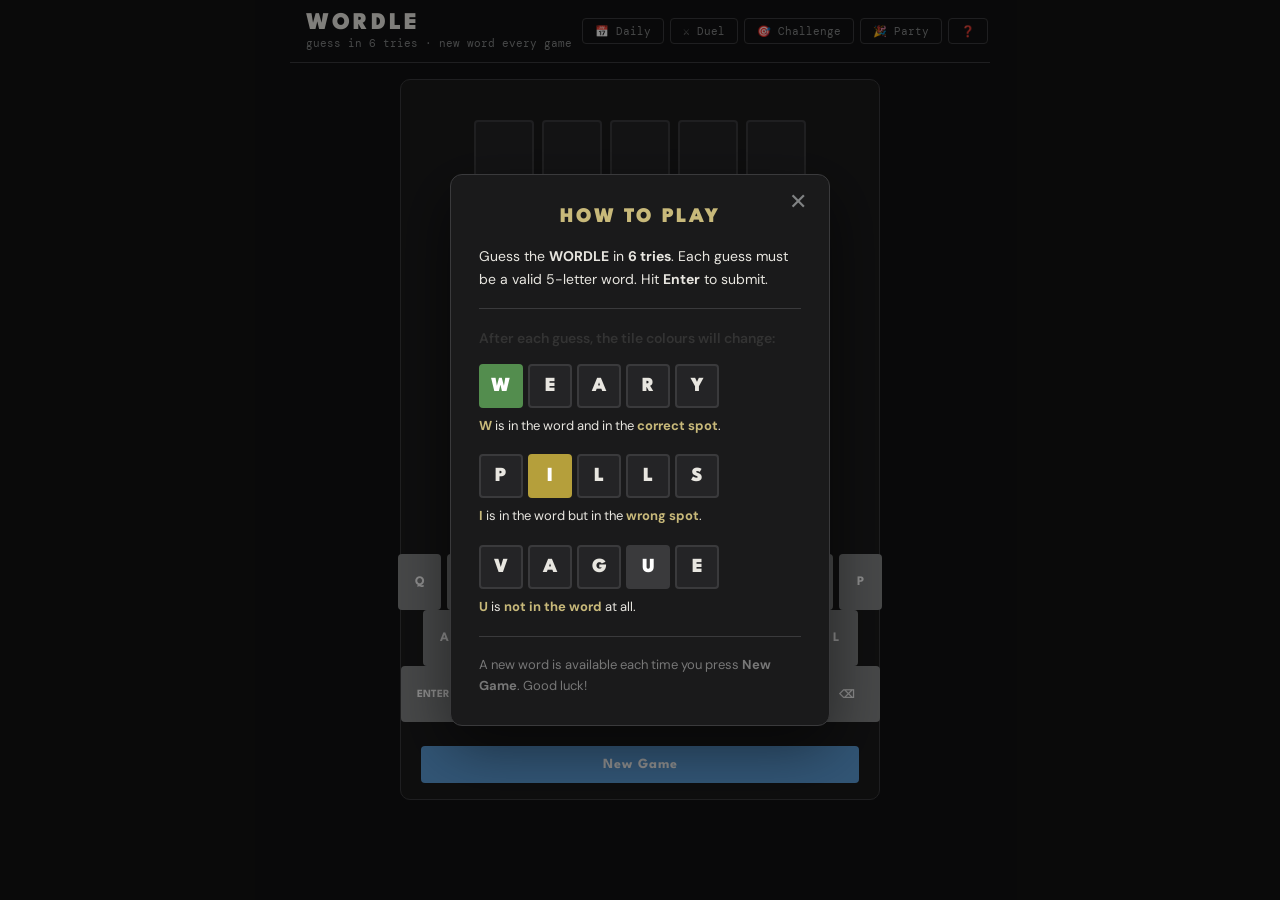
==== index.html @ 29ab98ea "added a hamburger icon for mobile" ====
<!DOCTYPE html>
<html lang="en">
<head>
    <meta charset="UTF-8" />
    <meta name="viewport" content="width=device-width, initial-scale=1.0" />
    <title>Wordle</title>
    <link rel="stylesheet" href="style.css" />
</head>
<body>

<header>
    <div class="header-left">
        <h1>WORDLE</h1>
        <span class="header-sub">guess in 6 tries · new word every game</span>
    </div>
    <div class="nav-links">
        <a href="daily.html"     class="nav-link">📅 Daily</a>
        <a href="duel.html"      class="nav-link">⚔️ Duel</a>
        <a href="challenge.html" class="nav-link">🎯 Challenge</a>
        <a href="party.html"     class="nav-link">🎉 Party</a>
        <button class="nav-link" id="helpBtn" aria-label="How to play">❓</button>
    </div>
    <button class="hamburger" id="hamburgerBtn" aria-label="Menu">
        <span></span><span></span><span></span>
    </button>
    <div class="nav-dropdown" id="navDropdown">
        <a href="daily.html" class="nav-link">📅 Daily</a>
        <a href="duel.html" class="nav-link">⚔️ Duel</a>
        <a href="challenge.html" class="nav-link">🎯 Challenge</a>
        <a href="party.html" class="nav-link">🎉 Party</a>
        <button class="nav-link" id="helpBtnMobile" onclick="document.getElementById('helpBtn').click();">❓ Help</button>
    </div>
</header>

<div class="container">

    <!-- Game board -->
    <div class="game-board" id="gameBoard"></div>

    <!-- Message -->
    <div class="message" id="message"></div>

    <!-- On-screen keyboard -->
    <div id="keyboard"></div>

    <!-- Buttons -->
    <div class="buttons-container">
        <button class="btn btn-new-game" id="resetBtn">New Game</button>
    </div>

</div>

<!-- ── How to Play Modal ──────────────────────────────────────────────────── -->
<div class="modal-overlay" id="modalOverlay" role="dialog" aria-modal="true" aria-labelledby="modalTitle">
    <div class="modal">
        <button class="modal-close" id="modalClose" aria-label="Close">&#x2715;</button>

        <h2 id="modalTitle">HOW TO PLAY</h2>

        <p>Guess the <strong>WORDLE</strong> in <strong>6 tries</strong>. Each guess must be a valid 5-letter word. Hit <strong>Enter</strong> to submit.</p>

        <hr class="modal-divider" />

        <p style="font-weight:600; color:#333; margin-bottom:14px;">After each guess, the tile colours will change:</p>

        <!-- Green example -->
        <div class="example">
            <div class="example-tiles">
                <div class="ex-tile correct">W</div>
                <div class="ex-tile">E</div>
                <div class="ex-tile">A</div>
                <div class="ex-tile">R</div>
                <div class="ex-tile">Y</div>
            </div>
            <p><strong>W</strong> is in the word and in the <strong>correct spot</strong>.</p>
        </div>

        <!-- Yellow example -->
        <div class="example">
            <div class="example-tiles">
                <div class="ex-tile">P</div>
                <div class="ex-tile present">I</div>
                <div class="ex-tile">L</div>
                <div class="ex-tile">L</div>
                <div class="ex-tile">S</div>
            </div>
            <p><strong>I</strong> is in the word but in the <strong>wrong spot</strong>.</p>
        </div>

        <!-- Grey example -->
        <div class="example">
            <div class="example-tiles">
                <div class="ex-tile">V</div>
                <div class="ex-tile">A</div>
                <div class="ex-tile">G</div>
                <div class="ex-tile absent">U</div>
                <div class="ex-tile">E</div>
            </div>
            <p><strong>U</strong> is <strong>not in the word</strong> at all.</p>
        </div>

        <hr class="modal-divider" />
        <p style="margin:0; font-size:13px; color:#777;">A new word is available each time you press <strong>New Game</strong>. Good luck!</p>
    </div>
</div>

<script src="words.js"></script>
<script src="script.js"></script>

<script>
    // ── Hamburger menu ────────────────────────────────────────────────────────────
    (function() {
        const btn = document.getElementById('hamburgerBtn');
        const dropdown = document.getElementById('navDropdown');
        if (!btn || !dropdown) return;

        btn.addEventListener('click', (e) => {
            e.stopPropagation();
            const isOpen = dropdown.classList.toggle('open');
            btn.classList.toggle('open', isOpen);
        });

        // Close on outside click
        document.addEventListener('click', () => {
            dropdown.classList.remove('open');
            btn.classList.remove('open');
        });
    })();
</script>

</body>
</html>
---- style.css ----
@import url('https://fonts.googleapis.com/css2?family=League+Spartan:wght@400;700;900&family=DM+Sans:wght@400;500&family=DM+Mono:wght@300;400&display=swap');

/* ── Reset ─────────────────────────────────────────────────────────────────── */
*, *::before, *::after { box-sizing: border-box; margin: 0; padding: 0; }
html, body { overflow-x: hidden; max-width: 100vw; }

/* ── CSS Variables ──────────────────────────────────────────────────────────── */
:root {
    --bg:     #121213;
    --bg2:    #1a1a1b;
    --bg3:    #242426;
    --border: #3a3a3c;
    --text:   #e8e6e0;
    --muted:  #818384;
    --green:  #538d4e;
    --yellow: #b59f3b;
    --grey:   #3a3a3c;
    --accent: #c8b97a;
    --red:    #c0392b;
    --blue:   #3b82f6;
}

/* ── Body ───────────────────────────────────────────────────────────────────── */
body {
    font-family: 'DM Sans', sans-serif;
    background: var(--bg);
    color: var(--text);
    min-height: 100vh;
    display: flex;
    flex-direction: column;
    align-items: center;
    padding: 0 0 40px;
}

/* ── Header ─────────────────────────────────────────────────────────────────── */
header {
    width: 100%;
    max-width: 700px;
    padding: 12px 16px;
    display: flex;
    align-items: center;
    justify-content: space-between;
    border-bottom: 1px solid var(--border);
    gap: 10px;
    flex-shrink: 0;
    flex-wrap: nowrap;
    overflow: hidden;
}

.header-left {
    flex-shrink: 0;
    display: flex;
    flex-direction: column;
    gap: 2px;
}


h1 {
    font-family: 'League Spartan', sans-serif;
    font-weight: 900;
    color: var(--text);
    letter-spacing: 3px;
    font-size: 1.5rem;
}

.header-sub {
    font-size: 11px;
    color: var(--muted);
    font-family: 'DM Mono', monospace;
}

/* ── Nav links ──────────────────────────────────────────────────────────────── */
.nav-links {
    display: flex;
    gap: 6px;
    align-items: center;
    flex-wrap: nowrap;
}

/* ── Hamburger menu (mobile only) ───────────────────────────────────────────── */
.hamburger {
    display: none;
    flex-direction: column;
    justify-content: center;
    gap: 5px;
    width: 36px;
    height: 36px;
    background: transparent;
    border: 1px solid var(--border);
    border-radius: 4px;
    cursor: pointer;
    padding: 6px 7px;
    flex-shrink: 0;
}
.hamburger span {
    display: block;
    width: 100%;
    height: 2px;
    background: var(--text);
    border-radius: 2px;
    transition: all 0.2s;
}
.hamburger.open span:nth-child(1) { transform: translateY(7px) rotate(45deg); }
.hamburger.open span:nth-child(2) { opacity: 0; }
.hamburger.open span:nth-child(3) { transform: translateY(-7px) rotate(-45deg); }

.nav-dropdown {
    display: none;
    position: absolute;
    top: 100%;
    right: 0;
    background: var(--bg2);
    border: 1px solid var(--border);
    border-radius: 8px;
    padding: 8px;
    gap: 6px;
    flex-direction: column;
    z-index: 200;
    min-width: 160px;
    box-shadow: 0 8px 24px rgba(0,0,0,0.4);
}
.nav-dropdown.open { display: flex; }
.nav-dropdown .nav-link {
    width: 100%;
    text-align: left;
    padding: 10px 14px;
    font-size: 13px;
}

/* Header needs position:relative for dropdown positioning */
header { position: relative; }

@media (max-width: 600px) {
    .nav-links  { display: none; }
    .hamburger  { display: flex; }
}

.nav-link {
    font-family: 'DM Mono', monospace;
    font-size: 11px;
    color: var(--muted);
    text-decoration: none;
    border: 1px solid var(--border);
    padding: 5px 12px;
    border-radius: 4px;
    transition: all 0.2s;
    white-space: nowrap;
    flex-shrink: 0;
    cursor: pointer;
    background: transparent;
}
.nav-link:hover { color: var(--accent); border-color: var(--accent); }

/* ── Solo container ─────────────────────────────────────────────────────────── */
.container {
    text-align: center;
    background-color: var(--bg2);
    padding: 20px 20px 16px;
    border-radius: 10px;
    border: 1px solid var(--border);
    width: 100%;
    max-width: 480px;
    margin-top: 16px;
}

/* ── Screens ────────────────────────────────────────────────────────────────── */
.screen { display: none; width: 100%; max-width: 480px; padding: 16px 12px 32px; flex-direction: column; align-items: center; gap: 12px; }
.screen.active { display: flex; }

/* ── Cards ──────────────────────────────────────────────────────────────────── */
.card {
    background: var(--bg2);
    border: 1px solid var(--border);
    border-radius: 8px;
    padding: 24px;
    width: 100%;
    display: flex;
    flex-direction: column;
    gap: 14px;
}
.card h2 {
    font-family: 'League Spartan', sans-serif;
    font-size: 1rem;
    letter-spacing: 2px;
    color: var(--accent);
    text-transform: uppercase;
}
.card p { font-size: 13px; color: var(--muted); line-height: 1.7; }

/* ── Inputs ─────────────────────────────────────────────────────────────────── */
input[type="text"], input[type="email"], select {
    background: var(--bg3);
    border: 1px solid var(--border);
    border-radius: 4px;
    color: var(--text);
    font-family: 'DM Sans', sans-serif;
    font-size: 14px;
    padding: 11px 14px;
    width: 100%;
    outline: none;
    transition: border-color 0.2s;
}
input:focus, select:focus { border-color: var(--accent); }
input::placeholder { color: var(--muted); }
select option { background: var(--bg2); }

/* ── Buttons ────────────────────────────────────────────────────────────────── */
.btn {
    padding: 12px 20px;
    border-radius: 4px;
    border: none;
    cursor: pointer;
    font-family: 'League Spartan', sans-serif;
    font-size: 14px;
    font-weight: 700;
    letter-spacing: 1px;
    transition: all 0.15s;
    width: 100%;
    text-align: center;
    text-decoration: none;
    display: block;
}
.btn:active   { transform: scale(0.98); }
.btn:disabled { opacity: 0.4; cursor: not-allowed; }

.btn-accent { background: var(--accent); color: #121213; }
.btn-green  { background: var(--green);  color: white; }
.btn-yellow { background: var(--yellow); color: white; }
.btn-red    { background: var(--red);    color: white; }
.btn-ghost  { background: transparent; color: var(--muted); border: 1px solid var(--border); }
.btn-ghost:hover { color: var(--text); border-color: var(--muted); }

/* ── Divider ────────────────────────────────────────────────────────────────── */
.divider {
    display: flex;
    align-items: center;
    gap: 10px;
    color: var(--muted);
    font-size: 12px;
    width: 100%;
}
.divider::before, .divider::after { content: ''; flex: 1; height: 1px; background: var(--border); }

/* ── Form helpers ───────────────────────────────────────────────────────────── */
.form-row { display: grid; grid-template-columns: 1fr 1fr; gap: 10px; }
.form-group { display: flex; flex-direction: column; gap: 6px; }
.form-label { font-family: 'DM Mono', monospace; font-size: 11px; color: var(--muted); letter-spacing: 0.05em; }

.error-msg   { color: var(--red); font-size: 12px; font-family: 'DM Mono', monospace; text-align: center; min-height: 16px; }
.success-msg { color: var(--green); font-size: 12px; font-family: 'DM Mono', monospace; text-align: center; min-height: 16px; }

/* ── Game board (shared) ────────────────────────────────────────────────────── */
.game-board {
    display: grid;
    grid-template-columns: repeat(5, 60px);
    gap: 8px;
    justify-content: center;
    margin: 20px auto 10px;
}

.board-wrapper { display: flex; flex-direction: column; gap: 6px; align-items: center; width: 100%; }
.board-row     { display: flex; gap: 6px; }

.tile {
    width: 60px;
    height: 60px;
    border: 2px solid var(--border);
    border-radius: 4px;
    font-size: 28px;
    font-weight: 900;
    font-family: 'League Spartan', sans-serif;
    display: flex;
    align-items: center;
    justify-content: center;
    background: var(--bg3);
    text-transform: uppercase;
    color: var(--text);
    transition: background 0.2s, border-color 0.2s;
}
.tile.active  { border-color: #565758; }
.tile.filled  { border-color: #565758; }
.tile.correct { background: var(--green);  border-color: var(--green);  color: white; }
.tile.present { background: var(--yellow); border-color: var(--yellow); color: white; }
.tile.absent  { background: var(--grey);   border-color: var(--grey);   color: white; }

/* ── Keyboard ───────────────────────────────────────────────────────────────── */
.keyboard { display: flex; flex-direction: column; gap: 8px; width: 100%; margin: 12px auto 8px; user-select: none; }
.kb-row   { display: flex; justify-content: center; gap: 6px; }

.kb-key {
    height: 56px;
    width: 43px;
    min-width: 0;
    flex: 0 0 43px;
    border: none;
    border-radius: 4px;
    background: var(--muted);
    color: white;
    font-family: 'League Spartan', sans-serif;
    font-size: 13px;
    font-weight: 700;
    cursor: pointer;
    display: flex;
    align-items: center;
    justify-content: center;
    transition: background 0.2s, transform 0.1s;
    touch-action: manipulation;
    -webkit-tap-highlight-color: transparent;
}
.kb-key:active   { transform: scale(0.95); }
.kb-wide         { width: 65px; flex: 0 0 65px; font-size: 11px; }
.kb-key.correct  { background: var(--green); }
.kb-key.present  { background: var(--yellow); }
.kb-key.absent   { background: #3a3a3c; }
.kb-key:disabled { opacity: 0.35; cursor: not-allowed; }

/* ── Message ────────────────────────────────────────────────────────────────── */
.message { font-size: 14px; min-height: 24px; text-align: center; font-weight: 600; }
.message.success { color: var(--green); }
.message.failure { color: var(--red); }

/* ── Toast ──────────────────────────────────────────────────────────────────── */
.toast {
    position: fixed;
    top: 80px;
    left: 50%;
    transform: translateX(-50%) translateY(-10px);
    background: var(--text);
    color: var(--bg);
    padding: 10px 20px;
    border-radius: 6px;
    font-family: 'League Spartan', sans-serif;
    font-size: 13px;
    font-weight: 700;
    letter-spacing: 1px;
    opacity: 0;
    transition: opacity 0.2s, transform 0.2s;
    z-index: 999;
    pointer-events: none;
    max-width: 320px;
    text-align: center;
}
.toast.show  { opacity: 1; transform: translateX(-50%) translateY(0); }
.toast.error { background: var(--red); color: white; }

/* ── Player list (lobby) ────────────────────────────────────────────────────── */
.player-list { display: flex; flex-direction: column; gap: 8px; width: 100%; }
.player-row {
    display: flex;
    align-items: center;
    justify-content: space-between;
    padding: 10px 14px;
    background: var(--bg3);
    border-radius: 6px;
    border: 1px solid var(--border);
}
.player-row-name { font-size: 14px; color: var(--text); }
.player-badge {
    font-family: 'DM Mono', monospace;
    font-size: 10px;
    padding: 2px 8px;
    border-radius: 10px;
    background: var(--accent);
    color: #121213;
    font-weight: 700;
}
.player-badge.guesser { background: var(--bg2); color: var(--muted); border: 1px solid var(--border); }

/* ── Room code ──────────────────────────────────────────────────────────────── */
.room-code-display {
    font-family: 'League Spartan', sans-serif;
    font-size: 3rem;
    font-weight: 900;
    letter-spacing: 12px;
    color: var(--accent);
    text-align: center;
    padding: 8px 0;
}

/* ── Daily: leaderboard ─────────────────────────────────────────────────────── */
.tabs { display: flex; gap: 6px; width: 100%; }
.tab-btn {
    flex: 1;
    padding: 8px;
    border-radius: 4px;
    border: 1px solid var(--border);
    background: var(--bg3);
    color: var(--muted);
    font-family: 'League Spartan', sans-serif;
    font-size: 11px;
    font-weight: 700;
    letter-spacing: 1px;
    cursor: pointer;
    transition: all 0.2s;
}
.tab-btn.active { background: var(--accent); color: #121213; border-color: var(--accent); }

.lb-row {
    display: flex;
    align-items: center;
    justify-content: space-between;
    padding: 10px 14px;
    background: var(--bg3);
    border-radius: 6px;
    border: 1px solid var(--border);
    font-size: 13px;
}
.lb-rank  { font-family: 'League Spartan', sans-serif; font-weight: 900; color: var(--accent); width: 28px; }
.lb-name  { flex: 1; }
.lb-stat  { font-family: 'DM Mono', monospace; font-size: 12px; color: var(--muted); }
.lb-row.me { border-color: var(--accent); background: rgba(200,185,122,0.08); }
.lb-arrow      { font-size: 10px; margin-left: 4px; }
.lb-arrow.up   { color: var(--green); }
.lb-arrow.down { color: var(--red); }
.lb-arrow.same { color: var(--muted); }
.lb-you { font-size: 10px; color: var(--accent); font-family: 'DM Mono', monospace; margin-left: 4px; }

/* ── Daily: stats row ───────────────────────────────────────────────────────── */
.stats-row { display: flex; justify-content: space-around; width: 100%; padding: 12px 0; border-top: 1px solid var(--border); border-bottom: 1px solid var(--border); }
.stat { text-align: center; }
.stat-num   { font-family: 'League Spartan', sans-serif; font-size: 1.8rem; font-weight: 900; color: var(--accent); }
.stat-label { font-size: 10px; color: var(--muted); font-family: 'DM Mono', monospace; text-transform: uppercase; letter-spacing: 0.05em; }

/* ── Daily: result grid ─────────────────────────────────────────────────────── */
.result-summary { display: flex; flex-direction: column; align-items: center; gap: 12px; text-align: center; }
.result-emoji   { font-size: 3rem; }
.result-title   { font-family: 'League Spartan', sans-serif; font-size: 1.4rem; font-weight: 900; letter-spacing: 2px; }
.result-grid     { display: flex; flex-direction: column; gap: 4px; align-items: center; }
.result-grid-row { display: flex; gap: 4px; }
.result-grid-tile {
    width: 28px; height: 28px; border-radius: 3px;
    display: flex; align-items: center; justify-content: center; font-size: 16px;
}

/* ── Solo: how to play modal ────────────────────────────────────────────────── */
.modal-overlay {
    position: fixed; inset: 0;
    background: rgba(0,0,0,0.45);
    display: flex; align-items: center; justify-content: center;
    z-index: 100; padding: 20px;
    opacity: 0; pointer-events: none; transition: opacity 0.2s;
}
.modal-overlay.open { opacity: 1; pointer-events: all; }
.modal {
    background: var(--bg2); border-radius: 12px;
    padding: 32px 28px 28px; max-width: 380px; width: 100%;
    position: relative; box-shadow: 0 20px 60px rgba(0,0,0,0.5);
    border: 1px solid var(--border);
    transform: translateY(12px); transition: transform 0.2s;
}
.modal-overlay.open .modal { transform: translateY(0); }
.modal-close {
    position: absolute; top: 14px; right: 16px;
    background: none; border: none; font-size: 22px;
    cursor: pointer; color: var(--muted); line-height: 1;
    padding: 2px 6px; border-radius: 4px; transition: color 0.15s, background 0.15s;
}
.modal-close:hover { color: var(--text); background: var(--bg3); }
.modal h2 {
    font-family: 'League Spartan', sans-serif; font-weight: 900;
    font-size: 1.3rem; letter-spacing: 2px; color: var(--accent);
    margin-bottom: 18px; text-align: center;
}
.modal p { font-size: 14px; color: var(--text); line-height: 1.6; margin-bottom: 18px; text-align: left; }
.modal-divider { border: none; border-top: 1px solid var(--border); margin: 18px 0; }
.example { margin-bottom: 18px; text-align: left; }
.example-tiles { display: flex; gap: 5px; margin-bottom: 8px; }
.ex-tile {
    width: 44px; height: 44px; border: 2px solid var(--border); border-radius: 4px;
    font-size: 20px; font-weight: 900; font-family: 'League Spartan', sans-serif;
    display: flex; align-items: center; justify-content: center;
    text-transform: uppercase; color: var(--text); background: var(--bg3);
}
.ex-tile.correct { background: var(--green);  border-color: var(--green);  color: white; }
.ex-tile.present { background: var(--yellow); border-color: var(--yellow); color: white; }
.ex-tile.absent  { background: var(--grey);   border-color: var(--grey);   color: white; }
.example p { font-size: 13px; color: var(--text); margin: 0; }
.example p strong { color: var(--accent); }

/* ── Solo: buttons container ────────────────────────────────────────────────── */
.buttons-container {
    display: flex; flex-wrap: wrap; gap: 12px;
    justify-content: center; align-items: center; margin-top: 24px;
}
.btn-new-game  { background: #5b9bd5; color: white; }
.btn-new-game:hover { background: #4a7fb8; }

/* ── Shared: share result (solo mode) ───────────────────────────────────────── */
.share-container { display: none; justify-content: center; margin-top: 4px; margin-bottom: 8px; }
.share-container .reset-btn {
    background: var(--accent); color: var(--bg); font-weight: 700;
    transition: opacity 0.2s, transform 0.1s, background-color 0.2s;
}
.share-container .reset-btn:hover  { background: #d4c68a; }
.share-container .reset-btn:active { transform: scale(0.97); }

/* ── Animations ─────────────────────────────────────────────────────────────── */
@keyframes shake {
    0%,100% { transform: translateX(0); } 20% { transform: translateX(-6px); }
    40%  { transform: translateX(6px); } 60%  { transform: translateX(-4px); }
    80%  { transform: translateX(4px); }
}

/* ── Responsive ─────────────────────────────────────────────────────────────── */
@media (max-width: 480px) {
    .tile { width: 52px; height: 52px; font-size: 22px; }
    .game-board { grid-template-columns: repeat(5, 52px); gap: 6px; }
    .kb-key  { height: 50px; width: 34px; flex: 0 0 34px; font-size: 12px; }
    .kb-wide { width: 54px; flex: 0 0 54px; font-size: 10px; }
    .keyboard { padding: 0 4px; gap: 6px; }
    .kb-row  { gap: 4px; }
}
@media (max-width: 380px) {
    .tile { width: 44px; height: 44px; font-size: 18px; }
    .game-board { grid-template-columns: repeat(5, 44px); gap: 5px; }
    .kb-key  { height: 44px; width: 28px; flex: 0 0 28px; font-size: 11px; }
    .kb-wide { width: 46px; flex: 0 0 46px; font-size: 10px; }
}
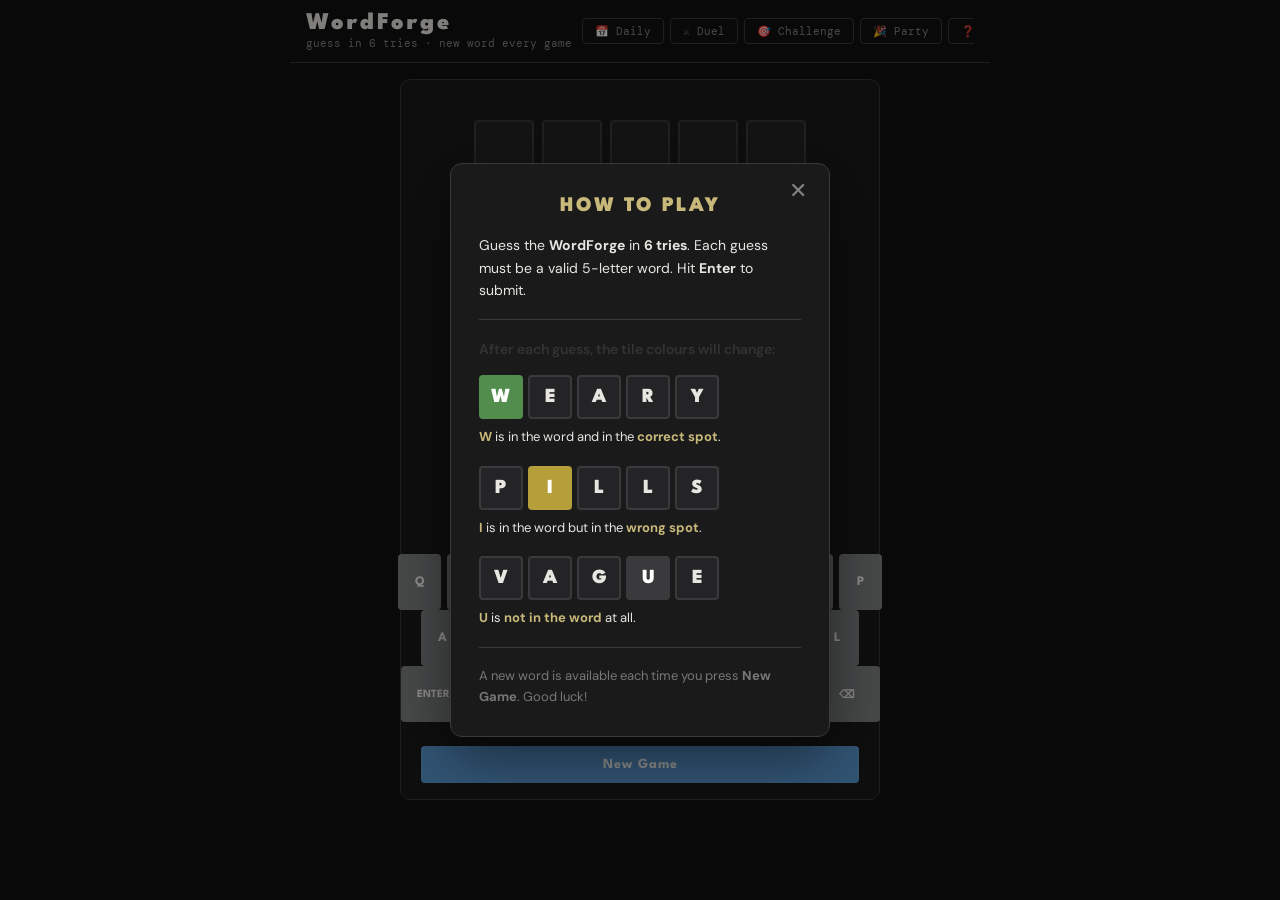
==== commit a6397af7: "renamed to WordForge" ====
--- a/index.html
+++ b/index.html
@@ -3,14 +3,14 @@
 <head>
     <meta charset="UTF-8" />
     <meta name="viewport" content="width=device-width, initial-scale=1.0" />
-    <title>Wordle</title>
+    <title>WordForge</title>
     <link rel="stylesheet" href="style.css" />
 </head>
 <body>
 
 <header>
     <div class="header-left">
-        <h1>WORDLE</h1>
+        <h1>WordForge</h1>
         <span class="header-sub">guess in 6 tries · new word every game</span>
     </div>
     <div class="nav-links">
@@ -57,7 +57,7 @@
 
         <h2 id="modalTitle">HOW TO PLAY</h2>
 
-        <p>Guess the <strong>WORDLE</strong> in <strong>6 tries</strong>. Each guess must be a valid 5-letter word. Hit <strong>Enter</strong> to submit.</p>
+        <p>Guess the <strong>WordForge</strong> in <strong>6 tries</strong>. Each guess must be a valid 5-letter word. Hit <strong>Enter</strong> to submit.</p>
 
         <hr class="modal-divider" />
 
--- a/style.css
+++ b/style.css
@@ -45,6 +45,7 @@
     flex-shrink: 0;
     flex-wrap: nowrap;
     overflow: hidden;
+    position: relative;
 }
 
 .header-left {
@@ -75,7 +76,12 @@
     gap: 6px;
     align-items: center;
     flex-wrap: nowrap;
-}
+    overflow-x: auto;
+    -webkit-overflow-scrolling: touch;
+    scrollbar-width: none; /* hide scrollbar Firefox */
+    max-width: calc(100vw - 180px); /* leave room for title */
+}
+.nav-links::-webkit-scrollbar { display: none; } /* hide scrollbar Chrome/Safari */
 
 /* ── Hamburger menu (mobile only) ───────────────────────────────────────────── */
 .hamburger {
@@ -127,9 +133,6 @@
     font-size: 13px;
 }
 
-/* Header needs position:relative for dropdown positioning */
-header { position: relative; }
-
 @media (max-width: 600px) {
     .nav-links  { display: none; }
     .hamburger  { display: flex; }
@@ -284,14 +287,14 @@
 .tile.absent  { background: var(--grey);   border-color: var(--grey);   color: white; }
 
 /* ── Keyboard ───────────────────────────────────────────────────────────────── */
-.keyboard { display: flex; flex-direction: column; gap: 8px; width: 100%; margin: 12px auto 8px; user-select: none; }
+.keyboard { display: flex; flex-direction: column; gap: 14px; width: 100%; margin: 12px auto 8px; user-select: none; }
 .kb-row   { display: flex; justify-content: center; gap: 6px; }
 
 .kb-key {
     height: 56px;
-    width: 43px;
-    min-width: 0;
-    flex: 0 0 43px;
+    width: auto;
+    min-width: 43px;
+    flex: 1;
     border: none;
     border-radius: 4px;
     background: var(--muted);
@@ -308,7 +311,7 @@
     -webkit-tap-highlight-color: transparent;
 }
 .kb-key:active   { transform: scale(0.95); }
-.kb-wide         { width: 65px; flex: 0 0 65px; font-size: 11px; }
+.kb-wide         { flex: 1.5; min-width: 65px; font-size: 11px; }
 .kb-key.correct  { background: var(--green); }
 .kb-key.present  { background: var(--yellow); }
 .kb-key.absent   { background: #3a3a3c; }
@@ -505,14 +508,14 @@
 @media (max-width: 480px) {
     .tile { width: 52px; height: 52px; font-size: 22px; }
     .game-board { grid-template-columns: repeat(5, 52px); gap: 6px; }
-    .kb-key  { height: 50px; width: 34px; flex: 0 0 34px; font-size: 12px; }
-    .kb-wide { width: 54px; flex: 0 0 54px; font-size: 10px; }
-    .keyboard { padding: 0 4px; gap: 6px; }
+    .kb-key  { height: 50px; min-width: 34px; font-size: 12px; }
+    .kb-wide { min-width: 54px; }
+    .keyboard { padding: 0 4px; gap: 10px; }
     .kb-row  { gap: 4px; }
 }
 @media (max-width: 380px) {
     .tile { width: 44px; height: 44px; font-size: 18px; }
     .game-board { grid-template-columns: repeat(5, 44px); gap: 5px; }
-    .kb-key  { height: 44px; width: 28px; flex: 0 0 28px; font-size: 11px; }
-    .kb-wide { width: 46px; flex: 0 0 46px; font-size: 10px; }
+    .kb-key  { height: 44px; min-width: 28px; font-size: 11px; }
+    .kb-wide { min-width: 46px; }
 }
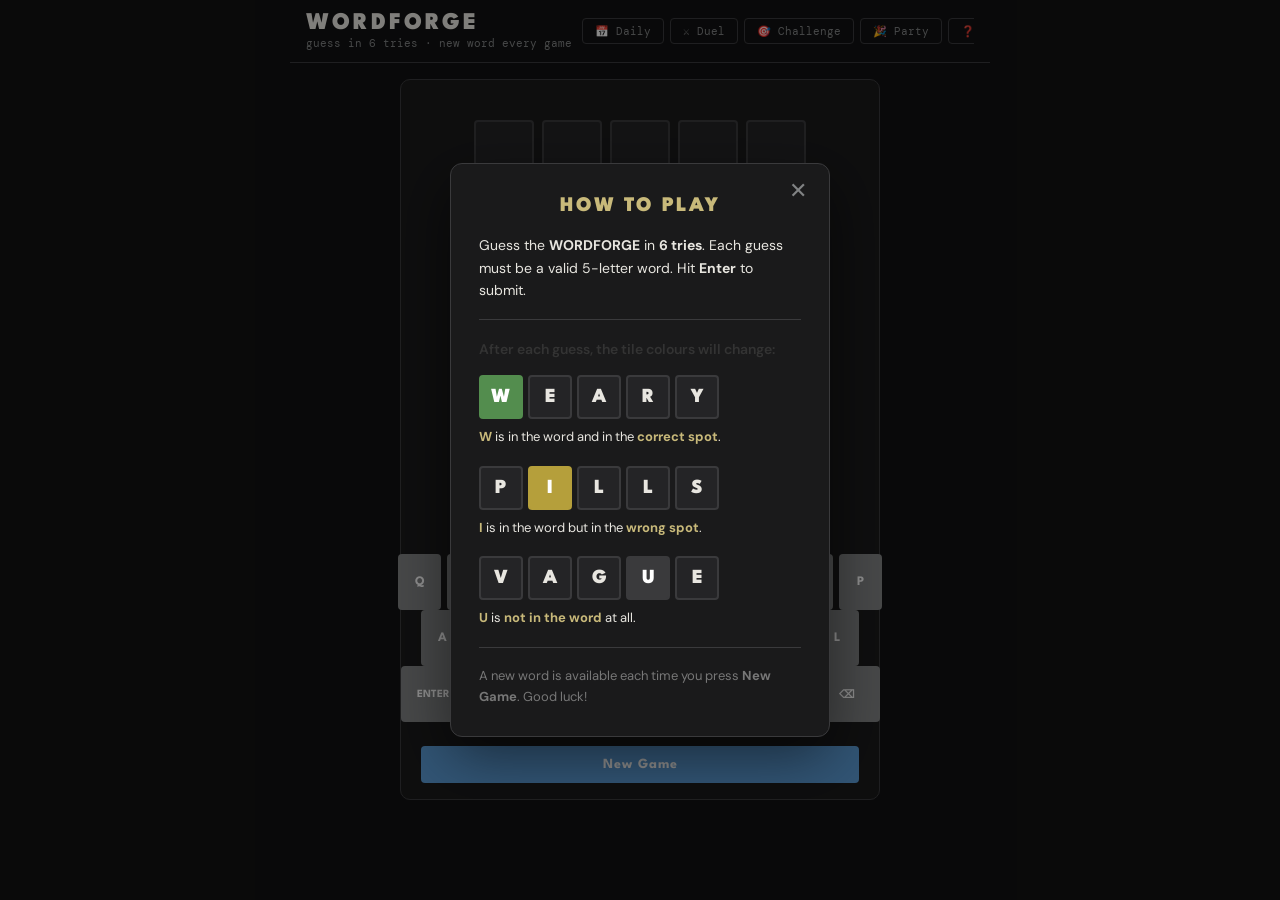
==== commit f8508e38: "renamed to WordForge" ====
--- a/index.html
+++ b/index.html
@@ -3,14 +3,14 @@
 <head>
     <meta charset="UTF-8" />
     <meta name="viewport" content="width=device-width, initial-scale=1.0" />
-    <title>WordForge</title>
+    <title>WORDFORGE</title>
     <link rel="stylesheet" href="style.css" />
 </head>
 <body>
 
 <header>
     <div class="header-left">
-        <h1>WordForge</h1>
+        <h1>WORDFORGE</h1>
         <span class="header-sub">guess in 6 tries · new word every game</span>
     </div>
     <div class="nav-links">
@@ -57,7 +57,7 @@
 
         <h2 id="modalTitle">HOW TO PLAY</h2>
 
-        <p>Guess the <strong>WordForge</strong> in <strong>6 tries</strong>. Each guess must be a valid 5-letter word. Hit <strong>Enter</strong> to submit.</p>
+        <p>Guess the <strong>WORDFORGE</strong> in <strong>6 tries</strong>. Each guess must be a valid 5-letter word. Hit <strong>Enter</strong> to submit.</p>
 
         <hr class="modal-divider" />
 
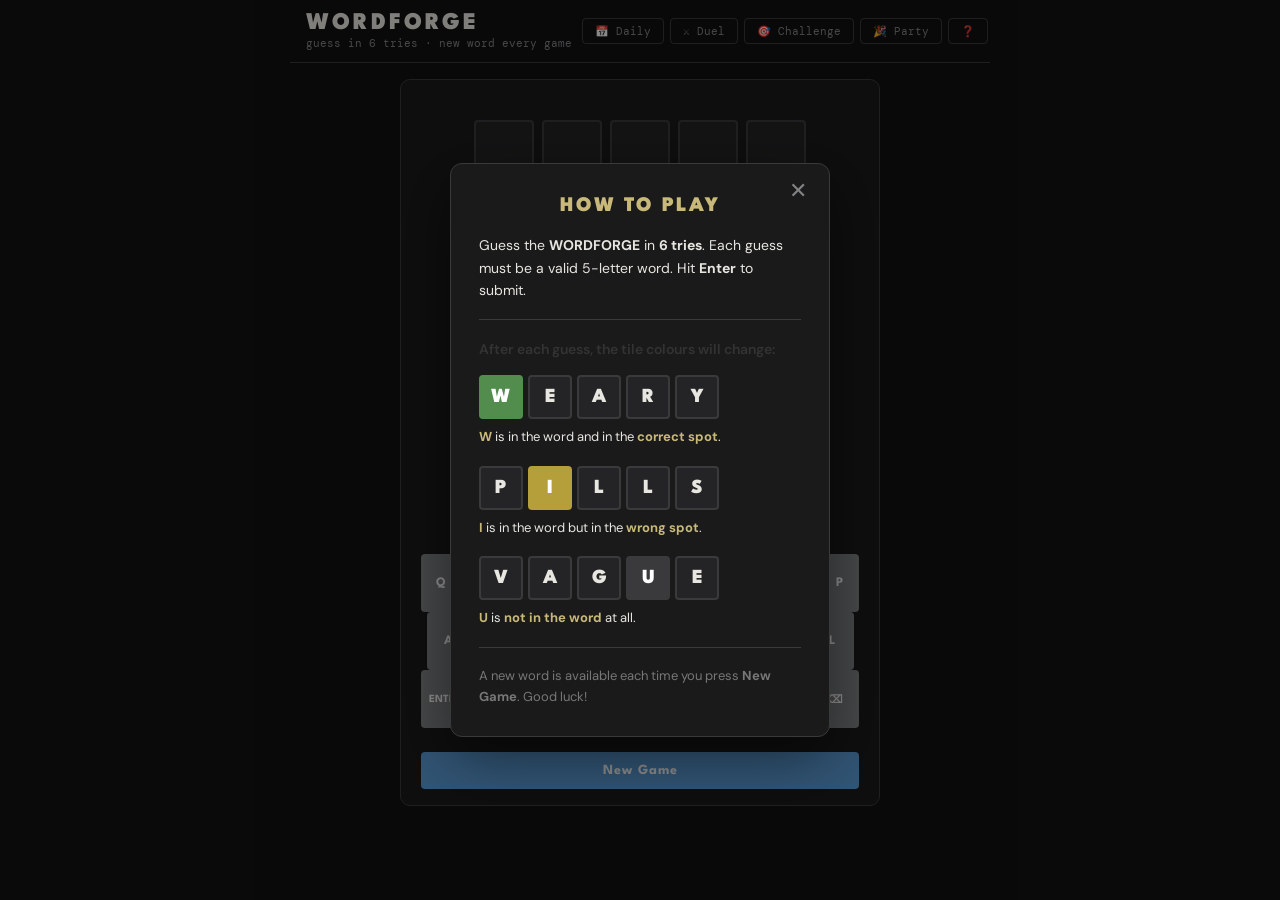
==== commit 6ba1f83d: "bug fix" ====
--- a/index.html
+++ b/index.html
@@ -3,7 +3,7 @@
 <head>
     <meta charset="UTF-8" />
     <meta name="viewport" content="width=device-width, initial-scale=1.0" />
-    <title>WORDFORGE</title>
+    <title>WordForge</title>
     <link rel="stylesheet" href="style.css" />
 </head>
 <body>
@@ -110,20 +110,29 @@
 <script>
     // ── Hamburger menu ────────────────────────────────────────────────────────────
     (function() {
-        const btn = document.getElementById('hamburgerBtn');
+        const btn      = document.getElementById('hamburgerBtn');
         const dropdown = document.getElementById('navDropdown');
         if (!btn || !dropdown) return;
 
         btn.addEventListener('click', (e) => {
             e.stopPropagation();
-            const isOpen = dropdown.classList.toggle('open');
+            const isOpen = !dropdown.classList.contains('open');
+            dropdown.classList.toggle('open', isOpen);
             btn.classList.toggle('open', isOpen);
         });
 
-        // Close on outside click
-        document.addEventListener('click', () => {
+        // Close when clicking a link inside dropdown
+        dropdown.addEventListener('click', () => {
             dropdown.classList.remove('open');
             btn.classList.remove('open');
+        });
+
+        // Close on outside click — use setTimeout to avoid same-tick close
+        document.addEventListener('click', (e) => {
+            if (!btn.contains(e.target) && !dropdown.contains(e.target)) {
+                dropdown.classList.remove('open');
+                btn.classList.remove('open');
+            }
         });
     })();
 </script>
--- a/style.css
+++ b/style.css
@@ -44,7 +44,7 @@
     gap: 10px;
     flex-shrink: 0;
     flex-wrap: nowrap;
-    overflow: hidden;
+    overflow: visible; /* needed for dropdown to show */
     position: relative;
 }
 
@@ -76,12 +76,7 @@
     gap: 6px;
     align-items: center;
     flex-wrap: nowrap;
-    overflow-x: auto;
-    -webkit-overflow-scrolling: touch;
-    scrollbar-width: none; /* hide scrollbar Firefox */
-    max-width: calc(100vw - 180px); /* leave room for title */
-}
-.nav-links::-webkit-scrollbar { display: none; } /* hide scrollbar Chrome/Safari */
+}
 
 /* ── Hamburger menu (mobile only) ───────────────────────────────────────────── */
 .hamburger {
@@ -287,14 +282,14 @@
 .tile.absent  { background: var(--grey);   border-color: var(--grey);   color: white; }
 
 /* ── Keyboard ───────────────────────────────────────────────────────────────── */
-.keyboard { display: flex; flex-direction: column; gap: 14px; width: 100%; margin: 12px auto 8px; user-select: none; }
-.kb-row   { display: flex; justify-content: center; gap: 6px; }
+.keyboard { display: flex; flex-direction: column; gap: 8px; width: 100%; max-width: 500px; margin: 12px auto 8px; padding: 0 6px; user-select: none; }
+.kb-row   { display: flex; justify-content: center; gap: 5px; width: 100%; }
 
 .kb-key {
-    height: 56px;
-    width: auto;
-    min-width: 43px;
+    height: 58px;
+    min-width: 0;
     flex: 1;
+    max-width: 43px;
     border: none;
     border-radius: 4px;
     background: var(--muted);
@@ -311,7 +306,7 @@
     -webkit-tap-highlight-color: transparent;
 }
 .kb-key:active   { transform: scale(0.95); }
-.kb-wide         { flex: 1.5; min-width: 65px; font-size: 11px; }
+.kb-wide         { max-width: 66px; font-size: 11px; }
 .kb-key.correct  { background: var(--green); }
 .kb-key.present  { background: var(--yellow); }
 .kb-key.absent   { background: #3a3a3c; }
@@ -508,14 +503,14 @@
 @media (max-width: 480px) {
     .tile { width: 52px; height: 52px; font-size: 22px; }
     .game-board { grid-template-columns: repeat(5, 52px); gap: 6px; }
-    .kb-key  { height: 50px; min-width: 34px; font-size: 12px; }
-    .kb-wide { min-width: 54px; }
-    .keyboard { padding: 0 4px; gap: 10px; }
+    .kb-key  { height: 50px; max-width: 36px; font-size: 12px; }
+    .kb-wide { max-width: 56px; font-size: 10px; }
+    .keyboard { padding: 0 4px; gap: 6px; }
     .kb-row  { gap: 4px; }
 }
 @media (max-width: 380px) {
     .tile { width: 44px; height: 44px; font-size: 18px; }
     .game-board { grid-template-columns: repeat(5, 44px); gap: 5px; }
-    .kb-key  { height: 44px; min-width: 28px; font-size: 11px; }
-    .kb-wide { min-width: 46px; }
+    .kb-key  { height: 44px; max-width: 30px; font-size: 11px; }
+    .kb-wide { max-width: 48px; font-size: 10px; }
 }
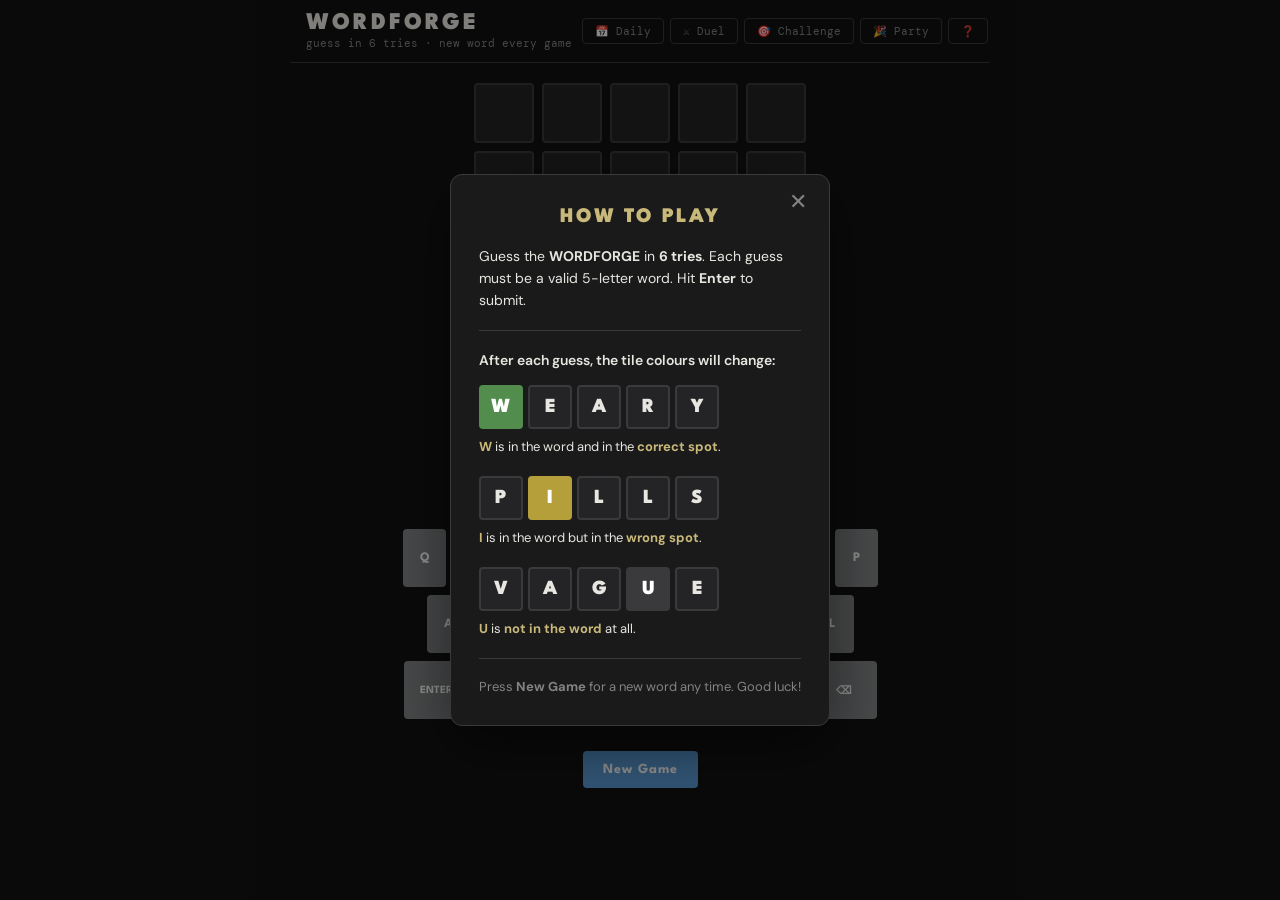
==== commit 0820a6a2: "removed the keyboard container in solo mode" ====
--- a/index.html
+++ b/index.html
@@ -24,46 +24,36 @@
         <span></span><span></span><span></span>
     </button>
     <div class="nav-dropdown" id="navDropdown">
-        <a href="daily.html" class="nav-link">📅 Daily</a>
-        <a href="duel.html" class="nav-link">⚔️ Duel</a>
+        <a href="daily.html"     class="nav-link">📅 Daily</a>
+        <a href="duel.html"      class="nav-link">⚔️ Duel</a>
         <a href="challenge.html" class="nav-link">🎯 Challenge</a>
-        <a href="party.html" class="nav-link">🎉 Party</a>
+        <a href="party.html"     class="nav-link">🎉 Party</a>
         <button class="nav-link" id="helpBtnMobile" onclick="document.getElementById('helpBtn').click();">❓ Help</button>
     </div>
 </header>
 
-<div class="container">
+<!-- Game board -->
+<div class="game-board" id="gameBoard"></div>
 
-    <!-- Game board -->
-    <div class="game-board" id="gameBoard"></div>
+<!-- Message -->
+<div class="message" id="message"></div>
 
-    <!-- Message -->
-    <div class="message" id="message"></div>
+<!-- Keyboard -->
+<div class="keyboard" id="keyboard"></div>
 
-    <!-- On-screen keyboard -->
-    <div id="keyboard"></div>
-
-    <!-- Buttons -->
-    <div class="buttons-container">
-        <button class="btn btn-new-game" id="resetBtn">New Game</button>
-    </div>
-
+<!-- New Game button -->
+<div class="buttons-container">
+    <button class="btn btn-new-game" id="resetBtn" style="max-width:200px;">New Game</button>
 </div>
 
-<!-- ── How to Play Modal ──────────────────────────────────────────────────── -->
+<!-- ── How to Play Modal ── -->
 <div class="modal-overlay" id="modalOverlay" role="dialog" aria-modal="true" aria-labelledby="modalTitle">
     <div class="modal">
         <button class="modal-close" id="modalClose" aria-label="Close">&#x2715;</button>
-
         <h2 id="modalTitle">HOW TO PLAY</h2>
-
         <p>Guess the <strong>WORDFORGE</strong> in <strong>6 tries</strong>. Each guess must be a valid 5-letter word. Hit <strong>Enter</strong> to submit.</p>
-
         <hr class="modal-divider" />
-
-        <p style="font-weight:600; color:#333; margin-bottom:14px;">After each guess, the tile colours will change:</p>
-
-        <!-- Green example -->
+        <p style="font-weight:600; margin-bottom:14px;">After each guess, the tile colours will change:</p>
         <div class="example">
             <div class="example-tiles">
                 <div class="ex-tile correct">W</div>
@@ -74,8 +64,6 @@
             </div>
             <p><strong>W</strong> is in the word and in the <strong>correct spot</strong>.</p>
         </div>
-
-        <!-- Yellow example -->
         <div class="example">
             <div class="example-tiles">
                 <div class="ex-tile">P</div>
@@ -86,8 +74,6 @@
             </div>
             <p><strong>I</strong> is in the word but in the <strong>wrong spot</strong>.</p>
         </div>
-
-        <!-- Grey example -->
         <div class="example">
             <div class="example-tiles">
                 <div class="ex-tile">V</div>
@@ -98,9 +84,8 @@
             </div>
             <p><strong>U</strong> is <strong>not in the word</strong> at all.</p>
         </div>
-
         <hr class="modal-divider" />
-        <p style="margin:0; font-size:13px; color:#777;">A new word is available each time you press <strong>New Game</strong>. Good luck!</p>
+        <p style="margin:0; font-size:13px; color:var(--muted);">Press <strong>New Game</strong> for a new word any time. Good luck!</p>
     </div>
 </div>
 
@@ -121,13 +106,11 @@
             btn.classList.toggle('open', isOpen);
         });
 
-        // Close when clicking a link inside dropdown
         dropdown.addEventListener('click', () => {
             dropdown.classList.remove('open');
             btn.classList.remove('open');
         });
 
-        // Close on outside click — use setTimeout to avoid same-tick close
         document.addEventListener('click', (e) => {
             if (!btn.contains(e.target) && !dropdown.contains(e.target)) {
                 dropdown.classList.remove('open');
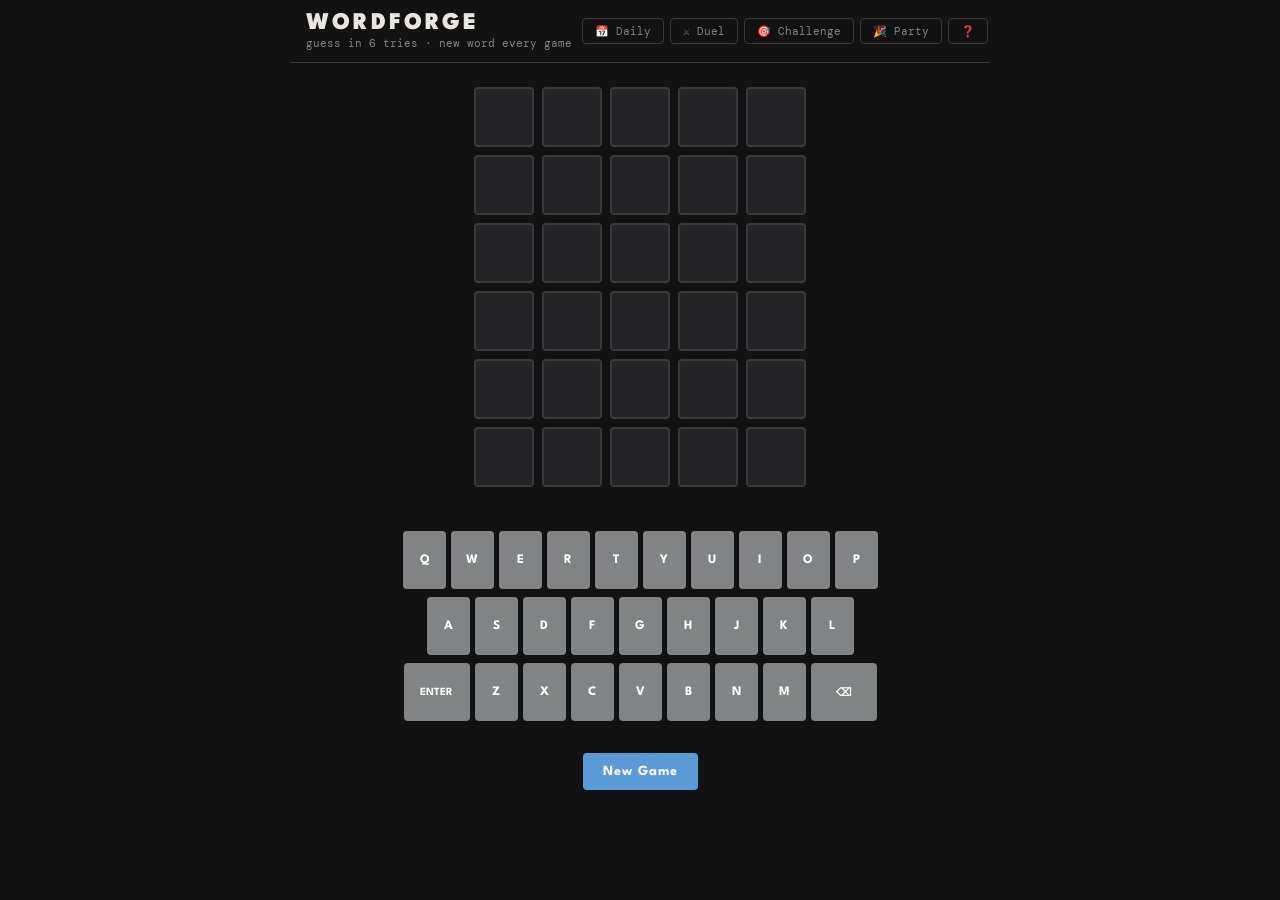
==== commit 5b999f46: "moved common handlers to shared.js" ====
--- a/index.html
+++ b/index.html
@@ -92,33 +92,6 @@
 <script src="words.js"></script>
 <script src="script.js"></script>
 
-<script>
-    // ── Hamburger menu ────────────────────────────────────────────────────────────
-    (function() {
-        const btn      = document.getElementById('hamburgerBtn');
-        const dropdown = document.getElementById('navDropdown');
-        if (!btn || !dropdown) return;
-
-        btn.addEventListener('click', (e) => {
-            e.stopPropagation();
-            const isOpen = !dropdown.classList.contains('open');
-            dropdown.classList.toggle('open', isOpen);
-            btn.classList.toggle('open', isOpen);
-        });
-
-        dropdown.addEventListener('click', () => {
-            dropdown.classList.remove('open');
-            btn.classList.remove('open');
-        });
-
-        document.addEventListener('click', (e) => {
-            if (!btn.contains(e.target) && !dropdown.contains(e.target)) {
-                dropdown.classList.remove('open');
-                btn.classList.remove('open');
-            }
-        });
-    })();
-</script>
-
+<script src="shared.js"></script>
 </body>
 </html>
--- a/style.css
+++ b/style.css
@@ -149,18 +149,6 @@
 }
 .nav-link:hover { color: var(--accent); border-color: var(--accent); }
 
-/* ── Solo container ─────────────────────────────────────────────────────────── */
-.container {
-    text-align: center;
-    background-color: var(--bg2);
-    padding: 20px 20px 16px;
-    border-radius: 10px;
-    border: 1px solid var(--border);
-    width: 100%;
-    max-width: 480px;
-    margin-top: 16px;
-}
-
 /* ── Screens ────────────────────────────────────────────────────────────────── */
 .screen { display: none; width: 100%; max-width: 480px; padding: 16px 12px 32px; flex-direction: column; align-items: center; gap: 12px; }
 .screen.active { display: flex; }
@@ -253,7 +241,7 @@
     grid-template-columns: repeat(5, 60px);
     gap: 8px;
     justify-content: center;
-    margin: 20px auto 10px;
+    margin: 24px auto 8px;
 }
 
 .board-wrapper { display: flex; flex-direction: column; gap: 6px; align-items: center; width: 100%; }
